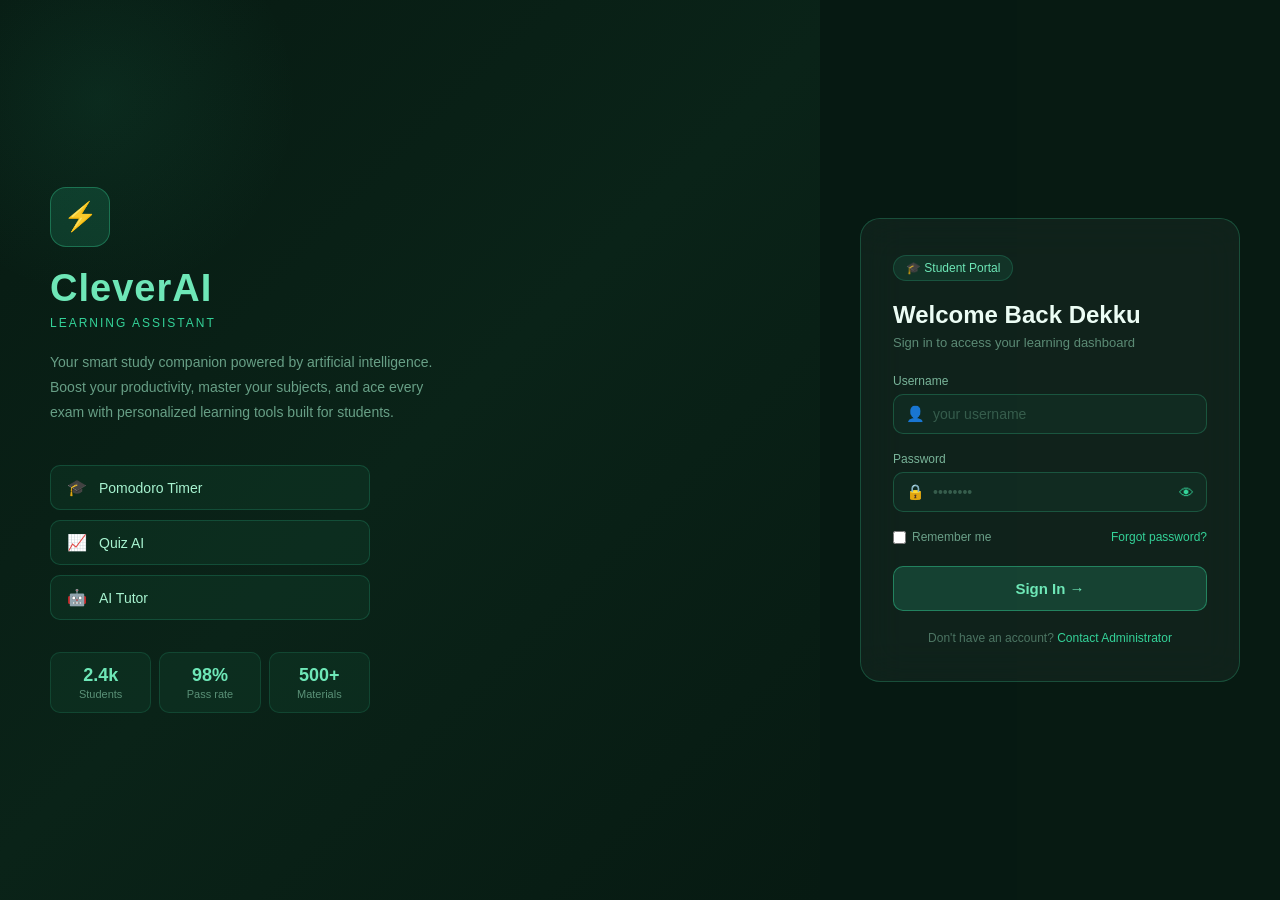
==== frontend/index.html @ 03f10ac5 "add lib" ====
<!DOCTYPE html>
<html lang="en">
<head>
  <meta charset="UTF-8">
  <meta name="viewport" content="width=device-width, initial-scale=1.0">
  <title>CleverAI</title>
  <link rel="stylesheet" href="style.css">
</head>
<body>

  <div class="left-panel">
    <div class="brand">
      <div class="logo-icon">&#9889;</div>
      <h1 class="brand-name">CleverAI</h1>
      <p class="brand-tagline">Learning Assistant</p>
      <p class="brand-desc">
        Your smart study companion powered by artificial intelligence. 
        Boost your productivity, master your subjects, and ace every exam 
        with personalized learning tools built for students.
      </p>
    </div>

    <div class="features">
      <div class="feature-item"><span class="feat-icon">&#127891;</span> Pomodoro Timer</div>
      <div class="feature-item"><span class="feat-icon">&#128200;</span> Quiz AI</div>
      <div class="feature-item"><span class="feat-icon">&#129302;</span> AI Tutor</div>
    </div>

    <div class="stats">
      <div class="stat"><div class="stat-num">2.4k</div><div class="stat-label">Students</div></div>
      <div class="stat"><div class="stat-num">98%</div><div class="stat-label">Pass rate</div></div>
      <div class="stat"><div class="stat-num">500+</div><div class="stat-label">Materials</div></div>
    </div>
  </div>

  <div class="right-panel">
    <div class="login-card">

      <div class="study-badge">&#127891; Student Portal</div>

      <h2 class="welcome">Welcome Back Dekku</h2>
      <p class="sub-welcome">Sign in to access your learning dashboard</p>

      <div id="alert-box" class="alert hidden"></div>

      <div class="form-group">
        <label>Username</label>
        <div class="input-wrap">
          <span class="input-icon">&#128100;</span>
          <input type="text" id="username" placeholder="your username" autocomplete="username">
        </div>
      </div>

      <div class="form-group">
        <label>Password</label>
        <div class="input-wrap">
          <span class="input-icon">&#128274;</span>
          <input type="password" id="password" placeholder="••••••••" autocomplete="current-password">
          <button class="toggle-pw" onclick="togglePassword()" type="button">&#128065;</button>
        </div>
      </div>

      <div class="form-extras">
        <label class="checkbox-label">
          <input type="checkbox" id="remember"> Remember me
        </label>
        <a href="#" class="forgot">Forgot password?</a>
      </div>

      <button class="btn-login" onclick="doLogin()" id="btn-login">
        Sign In &rarr;
      </button>

      <p class="register-note">
        Don't have an account? <a href="#" onclick="alert('Please contact your campus administrator.')">Contact Administrator</a>
      </p>

    </div>
  </div>

  <script src="script.js"></script>
</body>
</html>
---- frontend/style.css ----
* { margin: 0; padding: 0; box-sizing: border-box; }

body {
  display: flex;
  min-height: 100vh;
  font-family: 'Segoe UI', sans-serif;
  background: #071a12;
  color: #e0f7fa;
}

.left-panel {
  flex: 1;
  display: flex;
  flex-direction: column;
  justify-content: center;
  padding: 60px 50px;
  background: linear-gradient(135deg, #071a12 0%, #0a2318 50%, #071a12 100%);
  position: relative;
  overflow: hidden;
}

.left-panel::before {
  content: '';
  position: absolute;
  top: -100px; left: -100px;
  width: 400px; height: 400px;
  border-radius: 50%;
  background: radial-gradient(circle, rgba(52,211,153,0.08) 0%, transparent 70%);
  pointer-events: none;
}

.logo-icon {
  font-size: 28px;
  width: 60px; height: 60px;
  background: rgba(52,211,153,0.15);
  border: 1.5px solid rgba(52,211,153,0.35);
  border-radius: 16px;
  display: flex; align-items: center; justify-content: center;
  margin-bottom: 20px;
}

.brand-name {
  font-size: 38px;
  font-weight: 700;
  color: #6ee7b7;
  letter-spacing: 1px;
  margin-bottom: 6px;
}

.brand-tagline {
  font-size: 12px;
  color: #34d399;
  margin-bottom: 20px;
  letter-spacing: 2px;
  text-transform: uppercase;
}

.brand-desc {
  font-size: 14px;
  color: rgba(167,243,208,0.6);
  line-height: 1.8;
  max-width: 400px;
  margin-bottom: 40px;
}

.features { display: flex; flex-direction: column; gap: 10px; }

.feature-item {
  display: flex;
  align-items: center;
  gap: 12px;
  font-size: 14px;
  color: #a7f3d0;
  background: rgba(52,211,153,0.06);
  border: 0.5px solid rgba(52,211,153,0.2);
  border-radius: 10px;
  padding: 12px 16px;
  max-width: 320px;
}

.feat-icon { font-size: 16px; }

.stats {
  display: grid;
  grid-template-columns: repeat(3, 1fr);
  gap: 8px;
  margin-top: 2rem;
  max-width: 320px;
}

.stat {
  text-align: center;
  padding: 12px 8px;
  background: rgba(52,211,153,0.06);
  border: 0.5px solid rgba(52,211,153,0.15);
  border-radius: 10px;
}

.stat-num {
  font-size: 18px;
  font-weight: 600;
  color: #6ee7b7;
}

.stat-label {
  font-size: 11px;
  color: rgba(167,243,208,0.5);
  margin-top: 2px;
}

.right-panel {
  width: 460px;
  display: flex;
  align-items: center;
  justify-content: center;
  padding: 40px 30px;
  background: rgba(7,26,18,0.95);
}

.login-card {
  width: 100%;
  max-width: 380px;
  background: rgba(255,255,255,0.04);
  border: 0.5px solid rgba(52,211,153,0.25);
  border-radius: 20px;
  padding: 36px 32px;
  backdrop-filter: blur(20px);
  -webkit-backdrop-filter: blur(20px);
}

.study-badge {
  display: inline-flex;
  align-items: center;
  gap: 6px;
  padding: 5px 12px;
  background: rgba(52,211,153,0.1);
  border: 0.5px solid rgba(52,211,153,0.2);
  border-radius: 20px;
  font-size: 12px;
  color: #6ee7b7;
  margin-bottom: 1.25rem;
}

.welcome {
  font-size: 24px;
  font-weight: 600;
  color: #ecfdf5;
  margin-bottom: 6px;
}

.sub-welcome {
  font-size: 13px;
  color: rgba(167,243,208,0.5);
  margin-bottom: 24px;
}

.alert {
  padding: 10px 14px;
  border-radius: 8px;
  font-size: 13px;
  margin-bottom: 16px;
}
.alert.hidden  { display: none; }
.alert.success { background: rgba(52,211,153,0.15); border: 0.5px solid rgba(52,211,153,0.4); color: #6ee7b7; }
.alert.error   { background: rgba(239,68,68,0.12);  border: 0.5px solid rgba(239,68,68,0.4);  color: #fca5a5; }

.form-group { margin-bottom: 18px; }
.form-group label { display: block; font-size: 12px; color: rgba(167,243,208,0.7); margin-bottom: 6px; }

.input-wrap {
  display: flex;
  align-items: center;
  background: rgba(52,211,153,0.05);
  border: 0.5px solid rgba(52,211,153,0.25);
  border-radius: 10px;
  padding: 0 12px;
  transition: border-color 0.2s;
}
.input-wrap:focus-within { border-color: rgba(52,211,153,0.6); }

.input-icon { font-size: 15px; margin-right: 8px; color: #34d399; }

.input-wrap input {
  flex: 1;
  background: transparent;
  border: none;
  outline: none;
  padding: 11px 0;
  font-size: 14px;
  color: #ecfdf5;
  caret-color: #34d399;
}
.input-wrap input::placeholder { color: rgba(167,243,208,0.25); }

.toggle-pw {
  background: none;
  border: none;
  cursor: pointer;
  font-size: 15px;
  color: #34d399;
  padding: 0;
}

.form-extras {
  display: flex;
  justify-content: space-between;
  align-items: center;
  font-size: 12px;
  color: rgba(167,243,208,0.6);
  margin-bottom: 22px;
}
.checkbox-label { display: flex; align-items: center; gap: 6px; cursor: pointer; }
.checkbox-label input { accent-color: #34d399; }
.forgot { color: #34d399; text-decoration: none; }
.forgot:hover { text-decoration: underline; }

.btn-login {
  width: 100%;
  padding: 13px;
  background: rgba(52,211,153,0.18);
  border: 1px solid rgba(52,211,153,0.45);
  border-radius: 10px;
  color: #6ee7b7;
  font-size: 15px;
  font-weight: 600;
  cursor: pointer;
  transition: all 0.2s;
  margin-bottom: 20px;
}
.btn-login:hover  { background: rgba(52,211,153,0.28); border-color: #34d399; color: #a7f3d0; }
.btn-login:active { transform: scale(0.98); }
.btn-login:disabled { opacity: 0.5; cursor: not-allowed; }

.register-note {
  text-align: center;
  font-size: 12px;
  color: rgba(167,243,208,0.4);
}
.register-note a { color: #34d399; text-decoration: none; }

@media (max-width: 768px) {
  .left-panel { display: none; }
  .right-panel { width: 100%; }
}
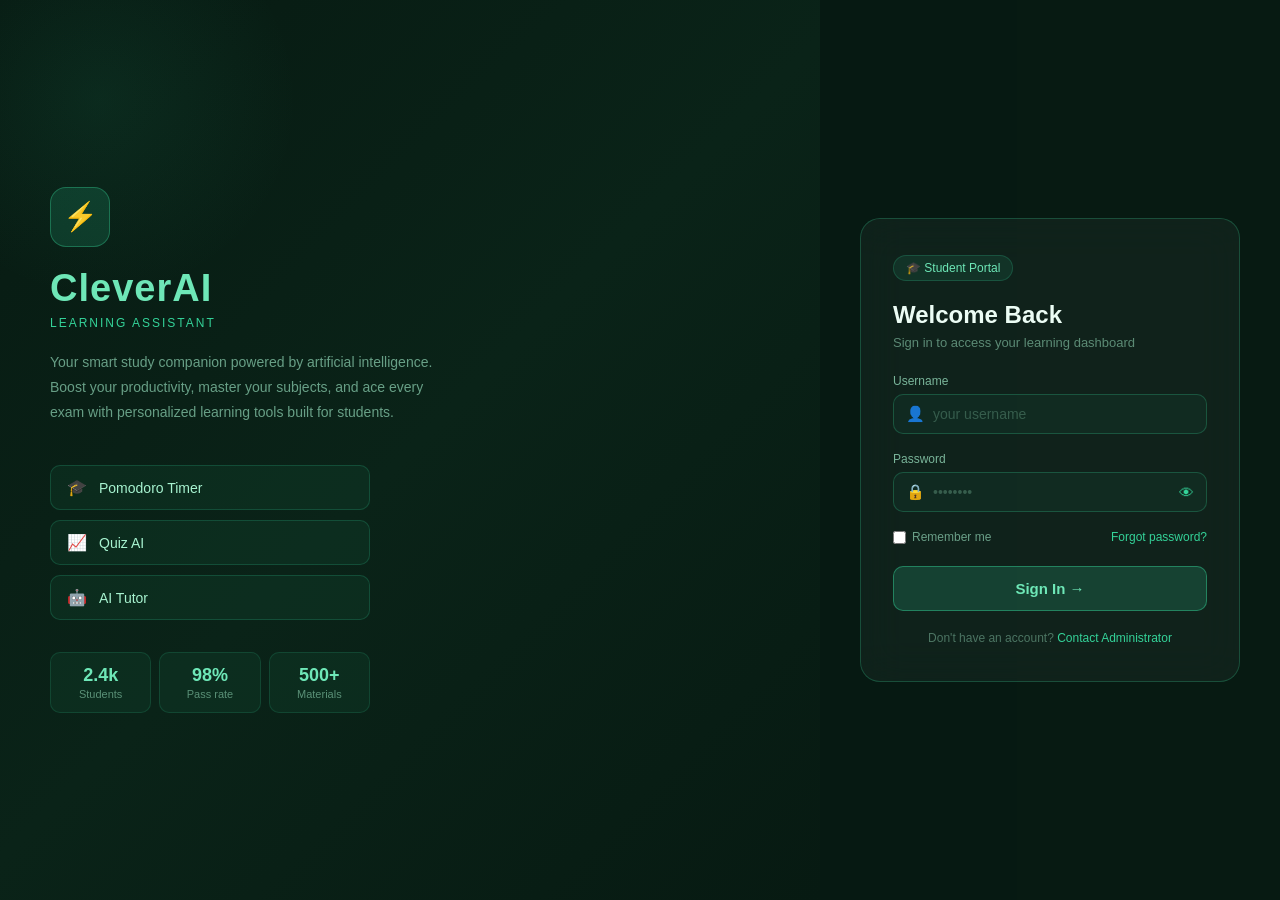
==== commit 041a4710: "hapus kata kimak" ====
--- a/frontend/index.html
+++ b/frontend/index.html
@@ -38,7 +38,7 @@
 
       <div class="study-badge">&#127891; Student Portal</div>
 
-      <h2 class="welcome">Welcome Back Dekku</h2>
+      <h2 class="welcome">Welcome Back</h2>
       <p class="sub-welcome">Sign in to access your learning dashboard</p>
 
       <div id="alert-box" class="alert hidden"></div>
@@ -72,7 +72,7 @@
       </button>
 
       <p class="register-note">
-        Don't have an account? <a href="#" onclick="alert('Please contact your campus administrator.')">Contact Administrator</a>
+        Don't have an account? <a href="#" onclick="alert('Please contact your administrator.')">Contact Administrator</a>
       </p>
 
     </div>
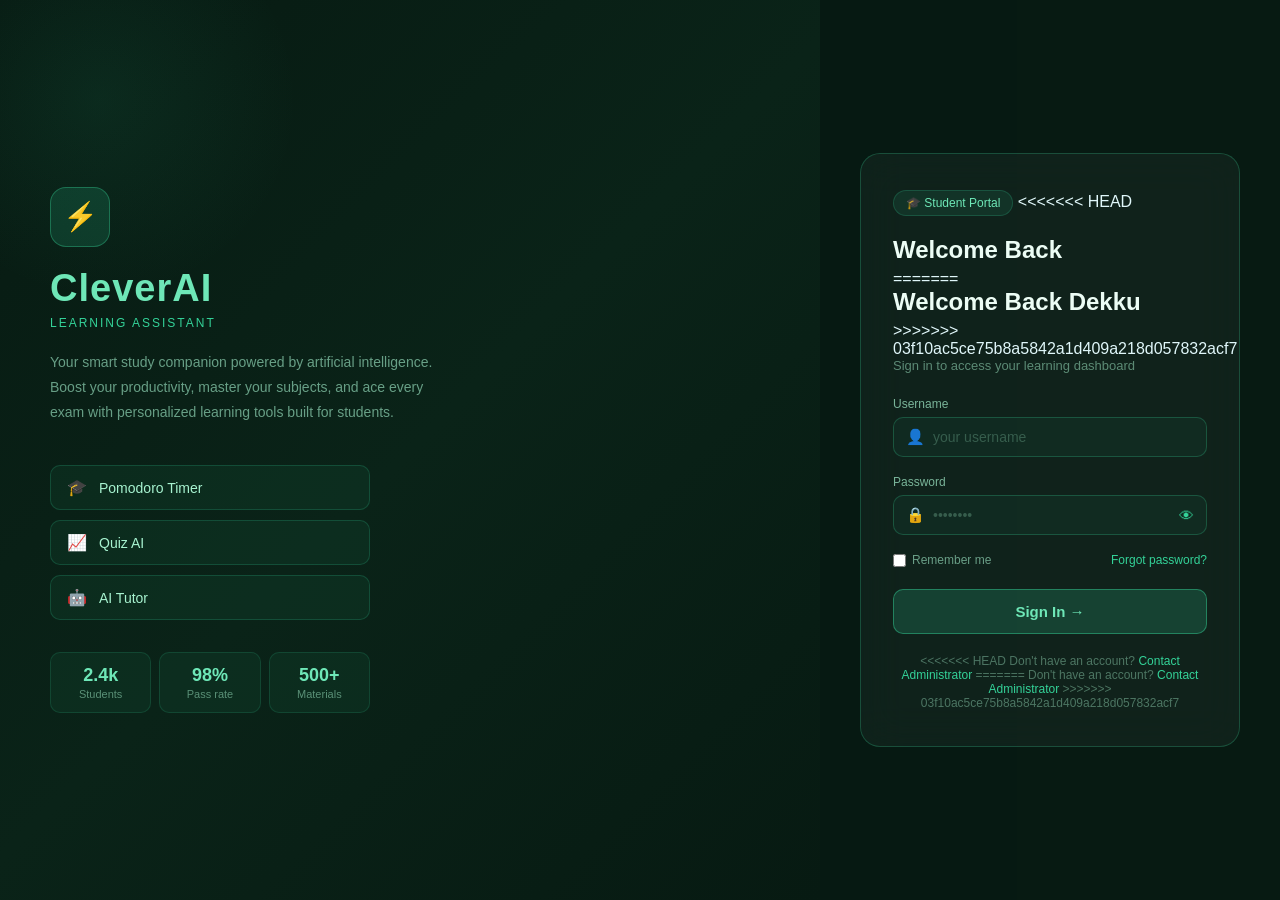
==== commit 2cfd6d52: "update" ====
--- a/frontend/index.html
+++ b/frontend/index.html
@@ -38,7 +38,11 @@
 
       <div class="study-badge">&#127891; Student Portal</div>
 
+<<<<<<< HEAD
       <h2 class="welcome">Welcome Back</h2>
+=======
+      <h2 class="welcome">Welcome Back Dekku</h2>
+>>>>>>> 03f10ac5ce75b8a5842a1d409a218d057832acf7
       <p class="sub-welcome">Sign in to access your learning dashboard</p>
 
       <div id="alert-box" class="alert hidden"></div>
@@ -72,7 +76,11 @@
       </button>
 
       <p class="register-note">
+<<<<<<< HEAD
         Don't have an account? <a href="#" onclick="alert('Please contact your administrator.')">Contact Administrator</a>
+=======
+        Don't have an account? <a href="#" onclick="alert('Please contact your campus administrator.')">Contact Administrator</a>
+>>>>>>> 03f10ac5ce75b8a5842a1d409a218d057832acf7
       </p>
 
     </div>
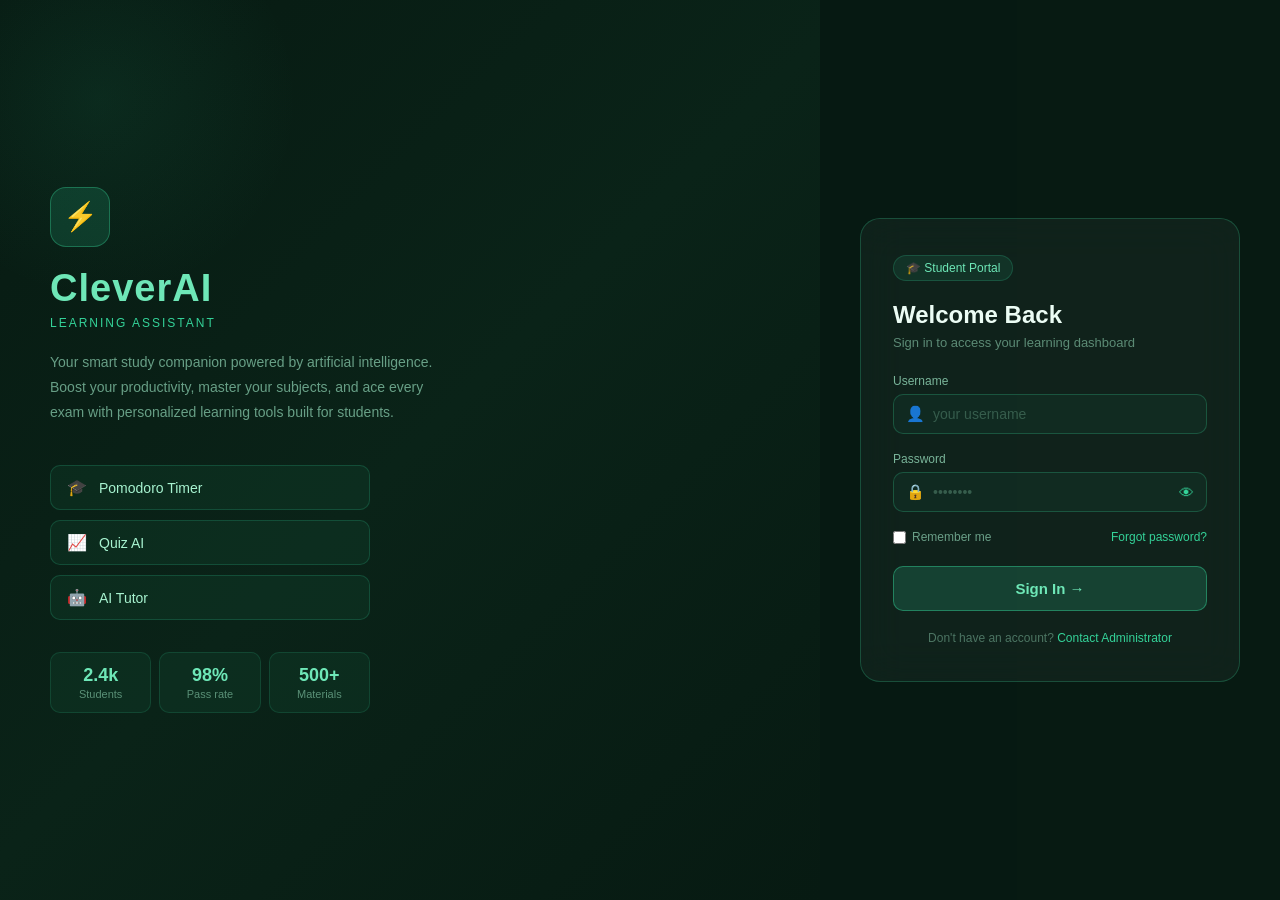
==== commit 1ed2feee: "phase 1" ====
--- a/frontend/index.html
+++ b/frontend/index.html
@@ -38,11 +38,7 @@
 
       <div class="study-badge">&#127891; Student Portal</div>
 
-<<<<<<< HEAD
       <h2 class="welcome">Welcome Back</h2>
-=======
-      <h2 class="welcome">Welcome Back Dekku</h2>
->>>>>>> 03f10ac5ce75b8a5842a1d409a218d057832acf7
       <p class="sub-welcome">Sign in to access your learning dashboard</p>
 
       <div id="alert-box" class="alert hidden"></div>
@@ -76,11 +72,7 @@
       </button>
 
       <p class="register-note">
-<<<<<<< HEAD
         Don't have an account? <a href="#" onclick="alert('Please contact your administrator.')">Contact Administrator</a>
-=======
-        Don't have an account? <a href="#" onclick="alert('Please contact your campus administrator.')">Contact Administrator</a>
->>>>>>> 03f10ac5ce75b8a5842a1d409a218d057832acf7
       </p>
 
     </div>
--- a/frontend/style.css
+++ b/frontend/style.css
@@ -139,6 +139,10 @@
   font-size: 12px;
   color: #6ee7b7;
   margin-bottom: 1.25rem;
+  -webkit-border-radius: 20px;
+  -moz-border-radius: 20px;
+  -ms-border-radius: 20px;
+  -o-border-radius: 20px;
 }
 
 .welcome {
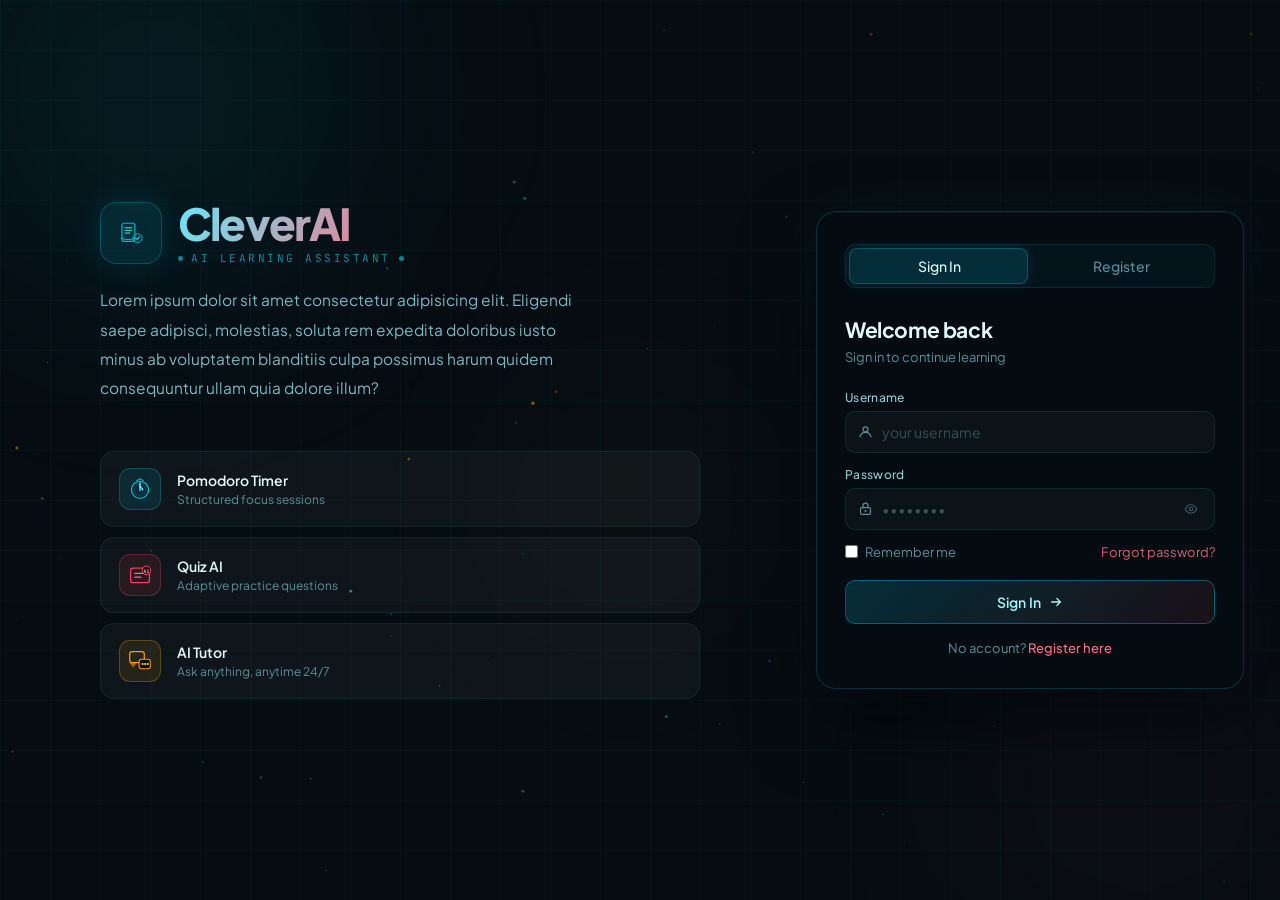
==== commit 95b6f5af: "Phase 3: Auth (Login/Register)" ====
--- a/frontend/index.html
+++ b/frontend/index.html
@@ -4,76 +4,250 @@
   <meta charset="UTF-8">
   <meta name="viewport" content="width=device-width, initial-scale=1.0">
   <title>CleverAI</title>
+  <link rel="preconnect" href="https://fonts.googleapis.com">
+  <link rel="preconnect" href="https://fonts.gstatic.com" crossorigin>
+  <link href="https://fonts.googleapis.com/css2?family=Plus+Jakarta+Sans:wght@300;400;500;600;700&family=JetBrains+Mono:wght@400;500&display=swap" rel="stylesheet">
   <link rel="stylesheet" href="style.css">
 </head>
 <body>
 
+  <div class="bg-canvas">
+    <canvas id="particleCanvas"></canvas>
+    <div class="grid-overlay"></div>
+    <div class="orb orb-a"></div>
+    <div class="orb orb-b"></div>
+    <div class="orb orb-c"></div>
+  </div>
+
   <div class="left-panel">
-    <div class="brand">
-      <div class="logo-icon">&#9889;</div>
-      <h1 class="brand-name">CleverAI</h1>
-      <p class="brand-tagline">Learning Assistant</p>
-      <p class="brand-desc">
-        Your smart study companion powered by artificial intelligence. 
-        Boost your productivity, master your subjects, and ace every exam 
-        with personalized learning tools built for students.
-      </p>
+    <div class="brand-block">
+      <div class="logo-row">
+        <div class="logo-box" id="logo-box">
+          <svg viewBox="0 0 40 40" fill="none" width="26" height="26">
+            <rect x="6" y="5" width="20" height="28" rx="3" fill="none" stroke="#06b6d4" stroke-width="1.8"/>
+            <rect x="8" y="7" width="16" height="24" rx="2" fill="rgba(6,182,212,0.08)"/>
+            <line x1="11" y1="12" x2="21" y2="12" stroke="#67e8f9" stroke-width="1.4" stroke-linecap="round"/>
+            <line x1="11" y1="16" x2="21" y2="16" stroke="#67e8f9" stroke-width="1.4" stroke-linecap="round"/>
+            <line x1="11" y1="20" x2="18" y2="20" stroke="#67e8f9" stroke-width="1.4" stroke-linecap="round"/>
+            <path d="M6 28 Q14 32 26 28" stroke="#06b6d4" stroke-width="1.6" stroke-linecap="round" fill="none"/>
+            <circle cx="30" cy="28" r="7" fill="rgba(6,182,212,0.12)" stroke="#06b6d4" stroke-width="1.4"/>
+            <path d="M27.5 28 L29.5 30 L33 26" stroke="#a5f3fc" stroke-width="1.5" stroke-linecap="round" stroke-linejoin="round"/>
+          </svg>
+        </div>
+        <div class="brand-title-block">
+          <h1 class="brand-name">CleverAI</h1>
+          <div class="tagline-row">
+            <div class="tagline-dot"></div>
+            <span class="brand-tag">AI Learning Assistant</span>
+            <div class="tagline-dot"></div>
+          </div>
+        </div>
+      </div>
+      <p class="brand-desc">Lorem ipsum dolor sit amet consectetur adipisicing elit. Eligendi saepe adipisci, molestias, soluta rem expedita doloribus iusto minus ab voluptatem blanditiis culpa possimus harum quidem consequuntur ullam quia dolore illum?</p>
     </div>
 
-    <div class="features">
-      <div class="feature-item"><span class="feat-icon">&#127891;</span> Pomodoro Timer</div>
-      <div class="feature-item"><span class="feat-icon">&#128200;</span> Quiz AI</div>
-      <div class="feature-item"><span class="feat-icon">&#129302;</span> AI Tutor</div>
-    </div>
-
-    <div class="stats">
-      <div class="stat"><div class="stat-num">2.4k</div><div class="stat-label">Students</div></div>
-      <div class="stat"><div class="stat-num">98%</div><div class="stat-label">Pass rate</div></div>
-      <div class="stat"><div class="stat-num">500+</div><div class="stat-label">Materials</div></div>
+    <div class="feat-list">
+
+      <div class="feat-card" style="--i:0">
+        <div class="feat-icon-box">
+          <svg class="feat-ico" viewBox="0 0 28 28" fill="none">
+            <circle cx="14" cy="15" r="10" stroke="#06b6d4" stroke-width="1.5"/>
+            <circle cx="14" cy="15" r="6.5" stroke="#06b6d4" stroke-width="0.8" opacity="0.3"/>
+            <line x1="14" y1="7" x2="14" y2="15" stroke="#67e8f9" stroke-width="1.8" stroke-linecap="round" class="hand-m"/>
+            <line x1="14" y1="10.5" x2="17.5" y2="15" stroke="#a5f3fc" stroke-width="1.3" stroke-linecap="round"/>
+            <circle cx="14" cy="15" r="1.5" fill="#06b6d4"/>
+            <path d="M10 4.5 L14 2 L18 4.5" stroke="#06b6d4" stroke-width="1.2" stroke-linecap="round" stroke-linejoin="round"/>
+          </svg>
+        </div>
+        <div class="feat-body">
+          <span class="feat-name">Pomodoro Timer</span>
+          <span class="feat-hint">Structured focus sessions</span>
+        </div>
+      </div>
+
+      <div class="feat-card" style="--i:1">
+        <div class="feat-icon-box">
+          <svg class="feat-ico" viewBox="0 0 28 28" fill="none">
+            <rect x="3" y="6" width="22" height="17" rx="3" stroke="#f43f5e" stroke-width="1.5"/>
+            <path class="q-line q1" d="M8 12 L20 12" stroke="#fb7185" stroke-width="1.5" stroke-linecap="round"/>
+            <path class="q-line q2" d="M8 16.5 L15 16.5" stroke="#fb7185" stroke-width="1.5" stroke-linecap="round"/>
+            <circle cx="21.5" cy="8.5" r="5" fill="#060d12" stroke="#f43f5e" stroke-width="1.2"/>
+            <text x="21.5" y="11.5" text-anchor="middle" fill="#fda4af" font-size="5.5" font-family="monospace" font-weight="bold">AI</text>
+          </svg>
+        </div>
+        <div class="feat-body">
+          <span class="feat-name">Quiz AI</span>
+          <span class="feat-hint">Adaptive practice questions</span>
+        </div>
+      </div>
+
+      <div class="feat-card" style="--i:2">
+        <div class="feat-icon-box">
+          <svg class="feat-ico" viewBox="0 0 28 28" fill="none">
+            <rect x="2" y="3" width="17" height="13" rx="3" stroke="#f59e0b" stroke-width="1.5"/>
+            <path d="M6 22 L10 16 L2 16 Z" fill="#f59e0b" opacity="0.55"/>
+            <rect x="13" y="12" width="13" height="11" rx="2.5" fill="#060d12" stroke="#f59e0b" stroke-width="1.2"/>
+            <circle class="dot d1" cx="17" cy="17.5" r="1.3" fill="#fcd34d"/>
+            <circle class="dot d2" cx="20" cy="17.5" r="1.3" fill="#fcd34d"/>
+            <circle class="dot d3" cx="23" cy="17.5" r="1.3" fill="#fcd34d"/>
+          </svg>
+        </div>
+        <div class="feat-body">
+          <span class="feat-name">AI Tutor</span>
+          <span class="feat-hint">Ask anything, anytime 24/7</span>
+        </div>
+      </div>
+
     </div>
   </div>
 
   <div class="right-panel">
-    <div class="login-card">
-
-      <div class="study-badge">&#127891; Student Portal</div>
-
-      <h2 class="welcome">Welcome Back</h2>
-      <p class="sub-welcome">Sign in to access your learning dashboard</p>
-
-      <div id="alert-box" class="alert hidden"></div>
-
-      <div class="form-group">
-        <label>Username</label>
-        <div class="input-wrap">
-          <span class="input-icon">&#128100;</span>
-          <input type="text" id="username" placeholder="your username" autocomplete="username">
-        </div>
-      </div>
-
-      <div class="form-group">
-        <label>Password</label>
-        <div class="input-wrap">
-          <span class="input-icon">&#128274;</span>
-          <input type="password" id="password" placeholder="••••••••" autocomplete="current-password">
-          <button class="toggle-pw" onclick="togglePassword()" type="button">&#128065;</button>
-        </div>
-      </div>
-
-      <div class="form-extras">
-        <label class="checkbox-label">
-          <input type="checkbox" id="remember"> Remember me
-        </label>
-        <a href="#" class="forgot">Forgot password?</a>
-      </div>
-
-      <button class="btn-login" onclick="doLogin()" id="btn-login">
-        Sign In &rarr;
-      </button>
-
-      <p class="register-note">
-        Don't have an account? <a href="#" onclick="alert('Please contact your administrator.')">Contact Administrator</a>
-      </p>
+    <div class="auth-card">
+
+      <div class="tabs">
+        <button class="tab active" id="t-login" onclick="switchTab('login')">Sign In</button>
+        <button class="tab" id="t-register" onclick="switchTab('register')">Register</button>
+        <span class="tab-pill" id="tab-pill"></span>
+      </div>
+
+      <div id="f-login" class="form-section">
+        <div class="form-head">
+          <h2>Welcome back</h2>
+          <p>Sign in to continue learning</p>
+        </div>
+        <div id="al-login" class="alert hidden"></div>
+
+        <div class="field">
+          <label>Username</label>
+          <div class="irow">
+            <svg viewBox="0 0 18 18" fill="none" width="15" height="15" class="iico">
+              <circle cx="9" cy="6.5" r="3" stroke="currentColor" stroke-width="1.4"/>
+              <path d="M2.5 15.5C2.5 12.5 5.5 10 9 10C12.5 10 15.5 12.5 15.5 15.5" stroke="currentColor" stroke-width="1.4" stroke-linecap="round"/>
+            </svg>
+            <input type="text" id="l-user" placeholder="your username" autocomplete="username">
+          </div>
+        </div>
+
+        <div class="field">
+          <label>Password</label>
+          <div class="irow">
+            <svg viewBox="0 0 18 18" fill="none" width="15" height="15" class="iico">
+              <rect x="3" y="8" width="12" height="8" rx="2" stroke="currentColor" stroke-width="1.4"/>
+              <path d="M6 8L6 5.5C6 3.8 7.3 2.5 9 2.5C10.7 2.5 12 3.8 12 5.5L12 8" stroke="currentColor" stroke-width="1.4" stroke-linecap="round"/>
+              <circle cx="9" cy="12" r="1.2" fill="currentColor"/>
+            </svg>
+            <input type="password" id="l-pass" placeholder="••••••••" autocomplete="current-password">
+            <button class="eye-btn" onclick="togglePw('l-pass', this)" type="button">
+              <svg viewBox="0 0 18 18" fill="none" width="14" height="14">
+                <path d="M1.5 9C3.5 5.5 6 3.5 9 3.5C12 3.5 14.5 5.5 16.5 9C14.5 12.5 12 14.5 9 14.5C6 14.5 3.5 12.5 1.5 9Z" stroke="currentColor" stroke-width="1.4"/>
+                <circle cx="9" cy="9" r="2.2" stroke="currentColor" stroke-width="1.4"/>
+              </svg>
+            </button>
+          </div>
+        </div>
+
+        <div class="row-extra">
+          <label class="chk"><input type="checkbox"> Remember me</label>
+          <a href="#" class="soft-link">Forgot password?</a>
+        </div>
+
+        <button class="btn-submit" onclick="doLogin()" id="btn-login">
+          Sign In
+          <svg viewBox="0 0 16 16" fill="none" width="14" height="14">
+            <path d="M3 8L13 8M9 4L13 8L9 12" stroke="currentColor" stroke-width="1.5" stroke-linecap="round" stroke-linejoin="round"/>
+          </svg>
+        </button>
+        <p class="switch-txt">No account? <a href="#" onclick="switchTab('register')">Register here</a></p>
+      </div>
+
+      <div id="f-register" class="form-section hidden">
+        <div class="form-head">
+          <h2>Create account</h2>
+          <p>Join and start learning smarter</p>
+        </div>
+        <div id="al-reg" class="alert hidden"></div>
+
+        <div class="field">
+          <label>Full Name</label>
+          <div class="irow">
+            <svg viewBox="0 0 18 18" fill="none" width="15" height="15" class="iico">
+              <circle cx="9" cy="6.5" r="3" stroke="currentColor" stroke-width="1.4"/>
+              <path d="M2.5 15.5C2.5 12.5 5.5 10 9 10C12.5 10 15.5 12.5 15.5 15.5" stroke="currentColor" stroke-width="1.4" stroke-linecap="round"/>
+            </svg>
+            <input type="text" id="r-name" placeholder="your full name">
+          </div>
+        </div>
+
+        <div class="field">
+          <label>Username</label>
+          <div class="irow">
+            <svg viewBox="0 0 18 18" fill="none" width="15" height="15" class="iico">
+              <path d="M9 2L15 5.5L15 12C15 14 12.5 15.5 9 16C5.5 15.5 3 14 3 12L3 5.5Z" stroke="currentColor" stroke-width="1.4" stroke-linejoin="round"/>
+              <path d="M6.5 9L8 10.5L11.5 7" stroke="currentColor" stroke-width="1.4" stroke-linecap="round" stroke-linejoin="round"/>
+            </svg>
+            <input type="text" id="r-user" placeholder="choose a username">
+          </div>
+        </div>
+
+        <div class="field">
+          <label>Email</label>
+          <div class="irow">
+            <svg viewBox="0 0 18 18" fill="none" width="15" height="15" class="iico">
+              <rect x="1.5" y="4" width="15" height="11" rx="2" stroke="currentColor" stroke-width="1.4"/>
+              <path d="M1.5 6.5L9 11L16.5 6.5" stroke="currentColor" stroke-width="1.4" stroke-linecap="round"/>
+            </svg>
+            <input type="email" id="r-email" placeholder="your@email.com">
+          </div>
+        </div>
+
+        <div class="field">
+          <label>Password</label>
+          <div class="irow">
+            <svg viewBox="0 0 18 18" fill="none" width="15" height="15" class="iico">
+              <rect x="3" y="8" width="12" height="8" rx="2" stroke="currentColor" stroke-width="1.4"/>
+              <path d="M6 8L6 5.5C6 3.8 7.3 2.5 9 2.5C10.7 2.5 12 3.8 12 5.5L12 8" stroke="currentColor" stroke-width="1.4" stroke-linecap="round"/>
+              <circle cx="9" cy="12" r="1.2" fill="currentColor"/>
+            </svg>
+            <input type="password" id="r-pass" placeholder="min. 6 characters">
+            <button class="eye-btn" onclick="togglePw('r-pass', this)" type="button">
+              <svg viewBox="0 0 18 18" fill="none" width="14" height="14">
+                <path d="M1.5 9C3.5 5.5 6 3.5 9 3.5C12 3.5 14.5 5.5 16.5 9C14.5 12.5 12 14.5 9 14.5C6 14.5 3.5 12.5 1.5 9Z" stroke="currentColor" stroke-width="1.4"/>
+                <circle cx="9" cy="9" r="2.2" stroke="currentColor" stroke-width="1.4"/>
+              </svg>
+            </button>
+          </div>
+        </div>
+
+        <div class="field">
+          <label>Confirm Password</label>
+          <div class="irow" id="confirm-wrap">
+            <svg viewBox="0 0 18 18" fill="none" width="15" height="15" class="iico">
+              <rect x="3" y="8" width="12" height="8" rx="2" stroke="currentColor" stroke-width="1.4"/>
+              <path d="M6 8L6 5.5C6 3.8 7.3 2.5 9 2.5C10.7 2.5 12 3.8 12 5.5L12 8" stroke="currentColor" stroke-width="1.4" stroke-linecap="round"/>
+              <circle cx="9" cy="12" r="1.2" fill="currentColor"/>
+            </svg>
+            <input type="password" id="r-pass2" placeholder="repeat your password" oninput="checkConfirm()">
+            <button class="eye-btn" onclick="togglePw('r-pass2', this)" type="button">
+              <svg viewBox="0 0 18 18" fill="none" width="14" height="14">
+                <path d="M1.5 9C3.5 5.5 6 3.5 9 3.5C12 3.5 14.5 5.5 16.5 9C14.5 12.5 12 14.5 9 14.5C6 14.5 3.5 12.5 1.5 9Z" stroke="currentColor" stroke-width="1.4"/>
+                <circle cx="9" cy="9" r="2.2" stroke="currentColor" stroke-width="1.4"/>
+              </svg>
+            </button>
+            <svg id="confirm-icon" viewBox="0 0 16 16" fill="none" width="14" height="14" style="display:none;flex-shrink:0;margin-left:4px">
+              <path d="M3 8L6.5 11.5L13 5" stroke="#34d399" stroke-width="1.5" stroke-linecap="round" stroke-linejoin="round"/>
+            </svg>
+          </div>
+          <p id="confirm-msg" style="font-size:11px;margin-top:5px;display:none"></p>
+        </div>
+
+        <button class="btn-submit" onclick="doRegister()" id="btn-reg">
+          Create Account
+          <svg viewBox="0 0 16 16" fill="none" width="14" height="14">
+            <path d="M8 3L8 13M3 8L13 8" stroke="currentColor" stroke-width="1.5" stroke-linecap="round"/>
+          </svg>
+        </button>
+        <p class="switch-txt">Already a member? <a href="#" onclick="switchTab('login')">Sign in</a></p>
+      </div>
 
     </div>
   </div>
--- a/frontend/style.css
+++ b/frontend/style.css
@@ -1,248 +1,248 @@
-* { margin: 0; padding: 0; box-sizing: border-box; }
-
-body {
-  display: flex;
-  min-height: 100vh;
-  font-family: 'Segoe UI', sans-serif;
-  background: #071a12;
-  color: #e0f7fa;
-}
-
-.left-panel {
-  flex: 1;
-  display: flex;
-  flex-direction: column;
-  justify-content: center;
-  padding: 60px 50px;
-  background: linear-gradient(135deg, #071a12 0%, #0a2318 50%, #071a12 100%);
-  position: relative;
-  overflow: hidden;
-}
-
-.left-panel::before {
-  content: '';
-  position: absolute;
-  top: -100px; left: -100px;
-  width: 400px; height: 400px;
-  border-radius: 50%;
-  background: radial-gradient(circle, rgba(52,211,153,0.08) 0%, transparent 70%);
-  pointer-events: none;
-}
-
-.logo-icon {
-  font-size: 28px;
-  width: 60px; height: 60px;
-  background: rgba(52,211,153,0.15);
-  border: 1.5px solid rgba(52,211,153,0.35);
-  border-radius: 16px;
-  display: flex; align-items: center; justify-content: center;
-  margin-bottom: 20px;
-}
-
-.brand-name {
-  font-size: 38px;
-  font-weight: 700;
-  color: #6ee7b7;
-  letter-spacing: 1px;
-  margin-bottom: 6px;
-}
-
-.brand-tagline {
-  font-size: 12px;
-  color: #34d399;
-  margin-bottom: 20px;
-  letter-spacing: 2px;
-  text-transform: uppercase;
-}
-
-.brand-desc {
-  font-size: 14px;
-  color: rgba(167,243,208,0.6);
-  line-height: 1.8;
-  max-width: 400px;
-  margin-bottom: 40px;
-}
-
-.features { display: flex; flex-direction: column; gap: 10px; }
-
-.feature-item {
-  display: flex;
-  align-items: center;
-  gap: 12px;
-  font-size: 14px;
-  color: #a7f3d0;
-  background: rgba(52,211,153,0.06);
-  border: 0.5px solid rgba(52,211,153,0.2);
-  border-radius: 10px;
-  padding: 12px 16px;
-  max-width: 320px;
-}
-
-.feat-icon { font-size: 16px; }
-
-.stats {
-  display: grid;
-  grid-template-columns: repeat(3, 1fr);
-  gap: 8px;
-  margin-top: 2rem;
-  max-width: 320px;
-}
-
-.stat {
-  text-align: center;
-  padding: 12px 8px;
-  background: rgba(52,211,153,0.06);
-  border: 0.5px solid rgba(52,211,153,0.15);
-  border-radius: 10px;
-}
-
-.stat-num {
-  font-size: 18px;
-  font-weight: 600;
-  color: #6ee7b7;
-}
-
-.stat-label {
-  font-size: 11px;
-  color: rgba(167,243,208,0.5);
-  margin-top: 2px;
-}
-
-.right-panel {
-  width: 460px;
-  display: flex;
-  align-items: center;
-  justify-content: center;
-  padding: 40px 30px;
-  background: rgba(7,26,18,0.95);
-}
-
-.login-card {
-  width: 100%;
-  max-width: 380px;
-  background: rgba(255,255,255,0.04);
-  border: 0.5px solid rgba(52,211,153,0.25);
-  border-radius: 20px;
-  padding: 36px 32px;
-  backdrop-filter: blur(20px);
-  -webkit-backdrop-filter: blur(20px);
-}
-
-.study-badge {
-  display: inline-flex;
-  align-items: center;
-  gap: 6px;
-  padding: 5px 12px;
-  background: rgba(52,211,153,0.1);
-  border: 0.5px solid rgba(52,211,153,0.2);
-  border-radius: 20px;
-  font-size: 12px;
-  color: #6ee7b7;
-  margin-bottom: 1.25rem;
-  -webkit-border-radius: 20px;
-  -moz-border-radius: 20px;
-  -ms-border-radius: 20px;
-  -o-border-radius: 20px;
-}
-
-.welcome {
-  font-size: 24px;
-  font-weight: 600;
-  color: #ecfdf5;
-  margin-bottom: 6px;
-}
-
-.sub-welcome {
-  font-size: 13px;
-  color: rgba(167,243,208,0.5);
-  margin-bottom: 24px;
-}
-
-.alert {
-  padding: 10px 14px;
-  border-radius: 8px;
-  font-size: 13px;
-  margin-bottom: 16px;
-}
-.alert.hidden  { display: none; }
-.alert.success { background: rgba(52,211,153,0.15); border: 0.5px solid rgba(52,211,153,0.4); color: #6ee7b7; }
-.alert.error   { background: rgba(239,68,68,0.12);  border: 0.5px solid rgba(239,68,68,0.4);  color: #fca5a5; }
-
-.form-group { margin-bottom: 18px; }
-.form-group label { display: block; font-size: 12px; color: rgba(167,243,208,0.7); margin-bottom: 6px; }
-
-.input-wrap {
-  display: flex;
-  align-items: center;
-  background: rgba(52,211,153,0.05);
-  border: 0.5px solid rgba(52,211,153,0.25);
-  border-radius: 10px;
-  padding: 0 12px;
-  transition: border-color 0.2s;
-}
-.input-wrap:focus-within { border-color: rgba(52,211,153,0.6); }
-
-.input-icon { font-size: 15px; margin-right: 8px; color: #34d399; }
-
-.input-wrap input {
-  flex: 1;
-  background: transparent;
-  border: none;
-  outline: none;
-  padding: 11px 0;
-  font-size: 14px;
-  color: #ecfdf5;
-  caret-color: #34d399;
-}
-.input-wrap input::placeholder { color: rgba(167,243,208,0.25); }
-
-.toggle-pw {
-  background: none;
-  border: none;
-  cursor: pointer;
-  font-size: 15px;
-  color: #34d399;
-  padding: 0;
-}
-
-.form-extras {
-  display: flex;
-  justify-content: space-between;
-  align-items: center;
-  font-size: 12px;
-  color: rgba(167,243,208,0.6);
-  margin-bottom: 22px;
-}
-.checkbox-label { display: flex; align-items: center; gap: 6px; cursor: pointer; }
-.checkbox-label input { accent-color: #34d399; }
-.forgot { color: #34d399; text-decoration: none; }
-.forgot:hover { text-decoration: underline; }
-
-.btn-login {
-  width: 100%;
-  padding: 13px;
-  background: rgba(52,211,153,0.18);
-  border: 1px solid rgba(52,211,153,0.45);
-  border-radius: 10px;
-  color: #6ee7b7;
-  font-size: 15px;
-  font-weight: 600;
-  cursor: pointer;
-  transition: all 0.2s;
-  margin-bottom: 20px;
-}
-.btn-login:hover  { background: rgba(52,211,153,0.28); border-color: #34d399; color: #a7f3d0; }
-.btn-login:active { transform: scale(0.98); }
-.btn-login:disabled { opacity: 0.5; cursor: not-allowed; }
-
-.register-note {
-  text-align: center;
-  font-size: 12px;
-  color: rgba(167,243,208,0.4);
-}
-.register-note a { color: #34d399; text-decoration: none; }
-
-@media (max-width: 768px) {
-  .left-panel { display: none; }
-  .right-panel { width: 100%; }
-}+*,*::before,*::after{margin:0;padding:0;box-sizing:border-box}
+
+:root{
+  --bg:#060d12;--bg2:#09141c;
+  --surface:rgba(255,255,255,0.04);--surf2:rgba(6,182,212,0.06);
+  --cyan:#06b6d4;--cyan-lt:#67e8f9;--cyan-pale:#a5f3fc;
+  --cyan-dim:rgba(6,182,212,0.12);--cyan-bd:rgba(6,182,212,0.28);
+  --rose:#f43f5e;--rose-lt:#fb7185;
+  --rose-dim:rgba(244,63,94,0.1);--rose-bd:rgba(244,63,94,0.28);
+  --amber:#f59e0b;--amber-lt:#fcd34d;
+  --amber-dim:rgba(245,158,11,0.1);--amber-bd:rgba(245,158,11,0.28);
+  --txt:#e2f8fc;--txt2:#94c9d4;--txt3:#5a8f9e;
+  --font:'Plus Jakarta Sans',sans-serif;
+  --mono:'JetBrains Mono',monospace;
+  --r:10px;--rl:14px;--rxl:20px;
+}
+
+html,body{height:100%}
+body{
+  display:flex;min-height:100vh;
+  font-family:var(--font);background:var(--bg);
+  color:var(--txt);overflow:hidden;
+}
+
+.bg-canvas{position:fixed;inset:0;z-index:0;pointer-events:none}
+#particleCanvas{position:absolute;inset:0;width:100%;height:100%}
+.grid-overlay{
+  position:absolute;inset:0;
+  background-image:
+    linear-gradient(rgba(6,182,212,0.04) 1px,transparent 1px),
+    linear-gradient(90deg,rgba(6,182,212,0.04) 1px,transparent 1px);
+  background-size:50px 50px;
+  animation:gridDrift 28s linear infinite;
+}
+@keyframes gridDrift{from{transform:translateY(0)}to{transform:translateY(50px)}}
+
+.orb{position:absolute;border-radius:50%;filter:blur(110px);animation:orbFloat 12s ease-in-out infinite}
+.orb-a{width:550px;height:550px;background:radial-gradient(circle,rgba(6,182,212,0.16) 0%,transparent 65%);top:-180px;left:-120px;animation-delay:0s}
+.orb-b{width:400px;height:400px;background:radial-gradient(circle,rgba(244,63,94,0.1) 0%,transparent 65%);bottom:-80px;right:-60px;animation-delay:5s}
+.orb-c{width:280px;height:280px;background:radial-gradient(circle,rgba(245,158,11,0.08) 0%,transparent 65%);top:40%;left:38%;animation-delay:8s}
+@keyframes orbFloat{0%,100%{transform:translate(0,0) scale(1)}40%{transform:translate(28px,-22px) scale(1.07)}70%{transform:translate(-18px,32px) scale(0.94)}}
+
+.left-panel{
+  flex:1;display:flex;flex-direction:column;
+  justify-content:center;align-items:flex-start;
+  padding:56px 72px 56px 100px;position:relative;z-index:1;
+  opacity:0;animation:slideL .8s cubic-bezier(.22,1,.36,1) .05s forwards;
+}
+@keyframes slideL{from{opacity:0;transform:translateX(-30px)}to{opacity:1;transform:translateX(0)}}
+
+.brand-block{margin-bottom:48px;width:100%;max-width:600px}
+
+.logo-row{display:flex;align-items:center;gap:16px;margin-bottom:20px}
+.brand-title-block{display:flex;flex-direction:column;gap:6px}
+
+.logo-box{
+  width:62px;height:62px;border-radius:16px;overflow:hidden;
+  background:var(--cyan-dim);border:1px solid var(--cyan-bd);
+  display:flex;align-items:center;justify-content:center;
+  box-shadow:0 0 32px rgba(6,182,212,0.16);
+  flex-shrink:0;
+}
+.logo-box img{width:100%;height:100%;object-fit:cover;border-radius:15px}
+
+.brand-name{
+  font-size:44px;font-weight:800;letter-spacing:-1.8px;
+  background:linear-gradient(120deg,#67e8f9 0%,#fb7185 100%);
+  -webkit-background-clip:text;-webkit-text-fill-color:transparent;background-clip:text;
+  line-height:1;
+}
+
+.tagline-row{display:flex;align-items:center;gap:8px}
+.tagline-dot{width:5px;height:5px;border-radius:50%;background:var(--cyan);opacity:.7}
+.brand-tag{
+  font-family:var(--mono);font-size:11px;
+  letter-spacing:2.5px;text-transform:uppercase;
+  color:var(--cyan);opacity:.75;
+}
+
+.brand-desc{
+  font-size:15.5px;color:#7ab8c4;line-height:1.9;
+  max-width:500px;font-weight:400;
+}
+
+.feat-list{display:flex;flex-direction:column;gap:10px;width:100%;max-width:600px}
+
+.feat-card{
+  display:flex;align-items:center;gap:16px;
+  padding:16px 18px;
+  background:var(--surface);
+  border:0.5px solid rgba(6,182,212,0.1);
+  border-radius:var(--rl);max-width:100%;
+  position:relative;overflow:hidden;
+  opacity:0;transform:translateX(-18px);
+  animation:slideCard .45s cubic-bezier(.22,1,.36,1) calc(var(--i)*.1s + .2s) forwards;
+  transition:border-color .25s,background .25s,transform .25s;cursor:default;
+}
+.feat-card:hover{
+  background:var(--surf2);
+  border-color:var(--cyan-bd);
+  transform:translateX(5px);
+}
+@keyframes slideCard{to{opacity:1;transform:translateX(0)}}
+
+.feat-icon-box{
+  width:42px;height:42px;border-radius:11px;flex-shrink:0;
+  display:flex;align-items:center;justify-content:center;
+}
+.feat-card:nth-child(1) .feat-icon-box{background:var(--cyan-dim);border:0.5px solid var(--cyan-bd)}
+.feat-card:nth-child(2) .feat-icon-box{background:var(--rose-dim);border:0.5px solid var(--rose-bd)}
+.feat-card:nth-child(3) .feat-icon-box{background:var(--amber-dim);border:0.5px solid var(--amber-bd)}
+
+.feat-ico{width:24px;height:24px}
+.feat-body{display:flex;flex-direction:column;gap:3px}
+.feat-name{font-size:14px;font-weight:600;color:var(--txt)}
+.feat-hint{font-size:12px;color:var(--txt3)}
+
+.hand-m{transform-origin:14px 15px;animation:spin 10s linear infinite}
+@keyframes spin{from{transform:rotate(0deg)}to{transform:rotate(360deg)}}
+.q-line{stroke-dasharray:14;animation:qDash 2.4s ease-in-out infinite}
+.q1{animation-delay:0s}.q2{animation-delay:.55s}
+@keyframes qDash{0%,100%{stroke-dashoffset:14;opacity:.25}50%{stroke-dashoffset:0;opacity:1}}
+.dot{animation:dotPop 1.5s ease-in-out infinite}
+.d1{animation-delay:0s}.d2{animation-delay:.25s}.d3{animation-delay:.5s}
+@keyframes dotPop{0%,70%,100%{transform:scale(1);opacity:.35}30%{transform:scale(1.6);opacity:1}}
+
+.right-panel{
+  width:500px;flex-shrink:0;display:flex;align-items:center;justify-content:center;
+  padding:40px 36px;position:relative;z-index:1;
+  opacity:0;animation:slideR .8s cubic-bezier(.22,1,.36,1) .12s forwards;
+}
+@keyframes slideR{from{opacity:0;transform:translateX(30px)}to{opacity:1;transform:translateX(0)}}
+
+.auth-card{
+  width:100%;
+  background:rgba(6,13,18,0.82);
+  border:0.5px solid rgba(6,182,212,0.22);
+  border-radius:var(--rxl);
+  padding:32px 28px;
+  backdrop-filter:blur(32px);-webkit-backdrop-filter:blur(32px);
+  box-shadow:inset 0 1px 0 rgba(6,182,212,0.07),0 32px 72px rgba(0,0,0,0.55),0 0 60px rgba(6,182,212,0.06);
+}
+
+.tabs{
+  display:flex;position:relative;
+  background:rgba(6,182,212,0.05);
+  border:0.5px solid rgba(6,182,212,0.14);
+  border-radius:var(--r);padding:3px;gap:2px;margin-bottom:28px;
+}
+.tab{
+  flex:1;padding:9px 14px;background:transparent;border:none;
+  font-family:var(--font);font-size:14px;font-weight:500;
+  color:var(--txt3);cursor:pointer;border-radius:8px;
+  transition:color .2s;position:relative;z-index:1;
+}
+.tab.active{color:var(--txt)}
+.tab-pill{
+  position:absolute;top:3px;bottom:3px;left:3px;
+  width:calc(50% - 5px);
+  background:rgba(6,182,212,0.16);
+  border:0.5px solid rgba(6,182,212,0.32);
+  border-radius:8px;
+  box-shadow:0 0 14px rgba(6,182,212,0.12);
+  transition:transform .28s cubic-bezier(.4,0,.2,1);
+}
+.tab-pill.right{transform:translateX(calc(100% + 4px))}
+
+.form-section.hidden{display:none}
+.form-head{margin-bottom:22px}
+.form-head h2{font-size:21px;font-weight:700;color:var(--txt);letter-spacing:-.4px;margin-bottom:4px}
+.form-head p{font-size:13px;color:var(--txt3);line-height:1.6}
+
+.alert{padding:10px 13px;border-radius:8px;font-size:13px;line-height:1.5;margin-bottom:16px}
+.alert.hidden{display:none}
+.alert.success{background:rgba(6,182,212,0.1);border:0.5px solid rgba(6,182,212,0.35);color:var(--cyan-lt)}
+.alert.error{background:rgba(244,63,94,0.09);border:0.5px solid rgba(244,63,94,0.32);color:#fda4af}
+
+.field{margin-bottom:14px}
+.field label{display:block;font-size:12px;font-weight:500;color:var(--txt2);margin-bottom:6px;letter-spacing:.3px}
+.irow{
+  display:flex;align-items:center;
+  background:rgba(255,255,255,0.03);
+  border:0.5px solid rgba(6,182,212,0.14);
+  border-radius:var(--r);padding:0 12px;
+  transition:border-color .2s,background .2s,box-shadow .2s;
+}
+.irow:focus-within{
+  border-color:rgba(6,182,212,0.52);
+  background:rgba(6,182,212,0.05);
+  box-shadow:0 0 0 3px rgba(6,182,212,0.07);
+}
+.iico{margin-right:9px;flex-shrink:0;color:var(--txt3);transition:color .2s}
+.irow:focus-within .iico{color:var(--cyan-lt)}
+.irow input{
+  flex:1;background:transparent;border:none;outline:none;
+  padding:11px 0;font-size:14px;font-family:var(--font);
+  color:var(--txt);caret-color:var(--cyan-lt);
+}
+.irow input::placeholder{color:rgba(77,122,133,0.6)}
+.eye-btn{background:none;border:none;cursor:pointer;padding:4px;display:flex;align-items:center;color:var(--txt3);opacity:.6;transition:opacity .2s}
+.eye-btn:hover{opacity:1}
+
+.row-extra{display:flex;justify-content:space-between;align-items:center;margin-bottom:20px}
+.chk{display:flex;align-items:center;gap:7px;font-size:13px;color:var(--txt3);cursor:pointer;user-select:none}
+.chk input{accent-color:var(--cyan)}
+.soft-link{font-size:13px;color:var(--rose-lt);text-decoration:none;opacity:.85;transition:opacity .2s}
+.soft-link:hover{opacity:1}
+
+.btn-submit{
+  width:100%;padding:12px 18px;
+  display:flex;align-items:center;justify-content:center;gap:8px;
+  background:linear-gradient(135deg,rgba(6,182,212,0.2),rgba(244,63,94,0.09));
+  border:0.5px solid rgba(6,182,212,0.4);
+  border-radius:var(--r);
+  color:var(--cyan-pale);
+  font-family:var(--font);font-size:14px;font-weight:600;
+  cursor:pointer;letter-spacing:.2px;
+  transition:all .22s;margin-bottom:16px;
+  position:relative;overflow:hidden;
+}
+.btn-submit::before{
+  content:'';position:absolute;inset:0;
+  background:linear-gradient(90deg,transparent,rgba(6,182,212,0.1),transparent);
+  transform:translateX(-100%);transition:transform .45s;
+}
+.btn-submit:hover::before{transform:translateX(100%)}
+.btn-submit:hover{
+  background:linear-gradient(135deg,rgba(6,182,212,0.32),rgba(244,63,94,0.14));
+  border-color:rgba(6,182,212,0.62);color:#cffafe;
+  box-shadow:0 0 28px rgba(6,182,212,0.18);transform:translateY(-1px);
+}
+.btn-submit:active{transform:scale(.99)}
+.btn-submit:disabled{opacity:.45;cursor:not-allowed;transform:none}
+
+.switch-txt{text-align:center;font-size:13px;color:var(--txt3)}
+.switch-txt a{color:var(--rose-lt);text-decoration:none;font-weight:500}
+.switch-txt a:hover{text-decoration:underline}
+
+@media(max-width:1024px){
+  body{overflow:auto;flex-direction:column}
+  .left-panel{padding:44px 36px 44px 48px;align-items:flex-start}
+  .right-panel{width:100%}
+  .feat-card{max-width:100%}
+}
+@media(max-width:620px){
+  .left-panel{display:none}
+  .right-panel{min-height:100vh;padding:24px 18px}
+}
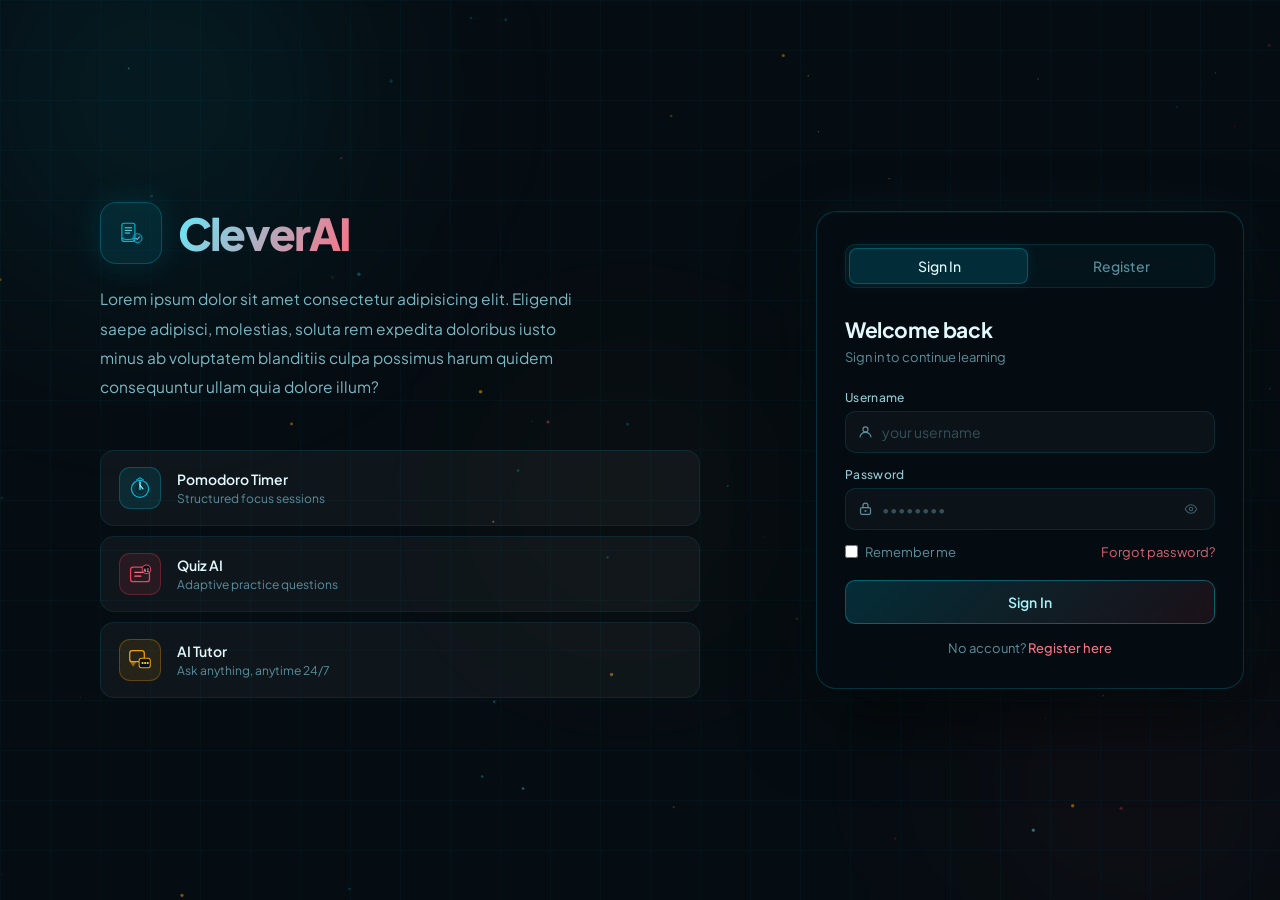
==== commit cbfeef5f: "Phase 3.1: Update multiple UI + Backend connection" ====
--- a/frontend/index.html
+++ b/frontend/index.html
@@ -36,11 +36,11 @@
         </div>
         <div class="brand-title-block">
           <h1 class="brand-name">CleverAI</h1>
-          <div class="tagline-row">
+          <!-- <div class="tagline-row">
             <div class="tagline-dot"></div>
             <span class="brand-tag">AI Learning Assistant</span>
             <div class="tagline-dot"></div>
-          </div>
+          </div> -->
         </div>
       </div>
       <p class="brand-desc">Lorem ipsum dolor sit amet consectetur adipisicing elit. Eligendi saepe adipisci, molestias, soluta rem expedita doloribus iusto minus ab voluptatem blanditiis culpa possimus harum quidem consequuntur ullam quia dolore illum?</p>
@@ -153,9 +153,9 @@
 
         <button class="btn-submit" onclick="doLogin()" id="btn-login">
           Sign In
-          <svg viewBox="0 0 16 16" fill="none" width="14" height="14">
+          <!-- <svg viewBox="0 0 16 16" fill="none" width="14" height="14">
             <path d="M3 8L13 8M9 4L13 8L9 12" stroke="currentColor" stroke-width="1.5" stroke-linecap="round" stroke-linejoin="round"/>
-          </svg>
+          </svg> -->
         </button>
         <p class="switch-txt">No account? <a href="#" onclick="switchTab('register')">Register here</a></p>
       </div>
@@ -242,9 +242,9 @@
 
         <button class="btn-submit" onclick="doRegister()" id="btn-reg">
           Create Account
-          <svg viewBox="0 0 16 16" fill="none" width="14" height="14">
+          <!-- <svg viewBox="0 0 16 16" fill="none" width="14" height="14">
             <path d="M8 3L8 13M3 8L13 8" stroke="currentColor" stroke-width="1.5" stroke-linecap="round"/>
-          </svg>
+          </svg> -->
         </button>
         <p class="switch-txt">Already a member? <a href="#" onclick="switchTab('login')">Sign in</a></p>
       </div>
